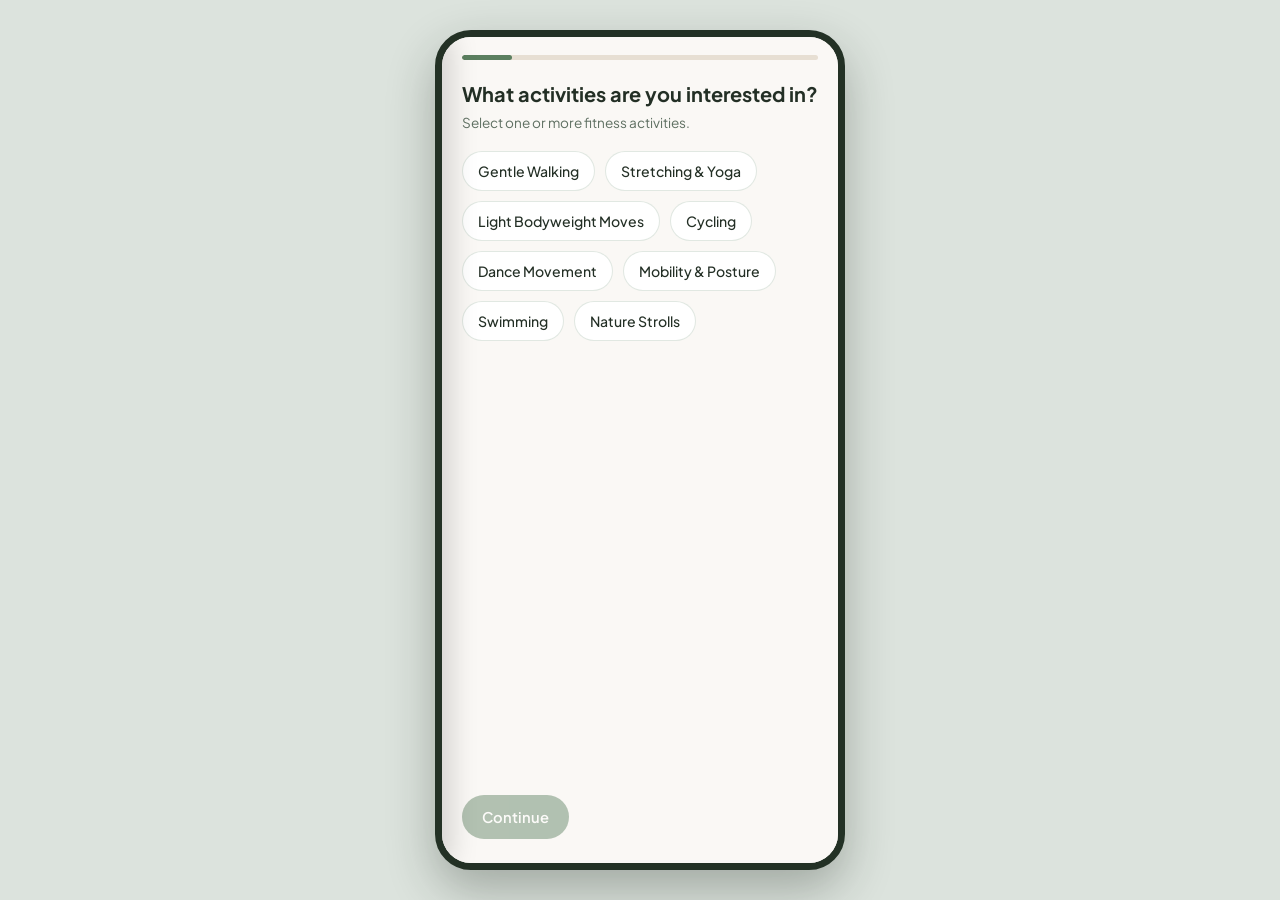
==== index.html @ 4a34ff62 "Initial commit" ====
<!DOCTYPE html>
<html lang="en">
<head>
  <meta charset="UTF-8">
  <meta name="viewport" content="width=device-width, initial-scale=1.0, maximum-scale=1.0, user-scalable=no">
  <title>Adaptive Wellness</title>
  <link rel="preconnect" href="https://fonts.googleapis.com">
  <link rel="preconnect" href="https://fonts.gstatic.com" crossorigin>
  <link href="https://fonts.googleapis.com/css2?family=Plus+Jakarta+Sans:wght@400;500;600;700&display=swap" rel="stylesheet">
  <link rel="stylesheet" href="style.css">
</head>
<body>
  <div class="app-viewport-wrapper">
    
    <!-- Mobile Device Container -->
    <main class="mobile-device-container" id="mobileContainer">

      <!-- ========================================== -->
      <!-- SCREEN 1: ONBOARDING FLOW                  -->
      <!-- ========================================== -->
      <section class="screen onboarding-screen" id="onboardingScreen">
        
        <div class="onboarding-progress-bar">
          <div class="progress-fill" id="onboardingProgressFill" style="width: 14%;"></div>
        </div>

        <div class="onboarding-card">
          <!-- Step 1: Activities (Nothing preselected) -->
          <div class="onboarding-step active" id="stepActivities">
            <h2 class="step-title">What activities are you interested in?</h2>
            <p class="step-desc">Select one or more fitness activities.</p>

            <div class="bubble-cloud" id="bubbleActivities">
              <button type="button" class="choice-bubble" data-value="walking">Gentle Walking</button>
              <button type="button" class="choice-bubble" data-value="yoga">Stretching & Yoga</button>
              <button type="button" class="choice-bubble" data-value="bodyweight">Light Bodyweight Moves</button>
              <button type="button" class="choice-bubble" data-value="cycling">Cycling</button>
              <button type="button" class="choice-bubble" data-value="dancing">Dance Movement</button>
              <button type="button" class="choice-bubble" data-value="mobility">Mobility & Posture</button>
              <button type="button" class="choice-bubble" data-value="swimming">Swimming</button>
              <button type="button" class="choice-bubble" data-value="nature">Nature Strolls</button>
            </div>

            <div class="step-actions">
              <button type="button" class="btn-primary" id="btnNextActivities" disabled>Continue</button>
            </div>
          </div>

          <!-- Step 2: Why (Nothing preselected) -->
          <div class="onboarding-step" id="stepWhy">
            <h2 class="step-title">Why do you want to pursue this activity?</h2>
            <p class="step-desc">Select your primary reason.</p>

            <div class="bubble-cloud" id="bubbleWhy">
              <button type="button" class="choice-bubble" data-value="consistency">Build consistency</button>
              <button type="button" class="choice-bubble" data-value="energy">More daily energy</button>
              <button type="button" class="choice-bubble" data-value="mental">Clear mental clutter</button>
              <button type="button" class="choice-bubble" data-value="sleep">Better sleep</button>
              <button type="button" class="choice-bubble" data-value="pain_free">Move pain-free</button>
              <button type="button" class="choice-bubble" data-value="reconnect">Reconnect with body</button>
            </div>

            <div class="step-actions split">
              <button type="button" class="btn-secondary" id="btnBackWhy">Back</button>
              <button type="button" class="btn-primary" id="btnNextWhy" disabled>Continue</button>
            </div>
          </div>

          <!-- Step 3: Struggle (Nothing preselected) -->
          <div class="onboarding-step" id="stepStruggle">
            <h2 class="step-title">What do you struggle with the most in this activity?</h2>
            <p class="step-desc">Select what you want to work on.</p>

            <div class="bubble-cloud" id="bubbleStruggle">
              <button type="button" class="choice-bubble" data-value="burnout">Starting too fast and burning out</button>
              <button type="button" class="choice-bubble" data-value="consistency">Staying consistent after a few days</button>
              <button type="button" class="choice-bubble" data-value="guilt">Guilt when missing a day</button>
              <button type="button" class="choice-bubble" data-value="low_energy">Low energy after work</button>
              <button type="button" class="choice-bubble" data-value="perfectionism">All-or-nothing mindset</button>
              <button type="button" class="choice-bubble" data-value="guidance">Knowing where to start</button>
            </div>

            <div class="step-actions split">
              <button type="button" class="btn-secondary" id="btnBackStruggle">Back</button>
              <button type="button" class="btn-primary" id="btnNextStruggle" disabled>Continue</button>
            </div>
          </div>

          <!-- Step 4: Tracker Linking (Nothing preselected) -->
          <div class="onboarding-step" id="stepTracker">
            <h2 class="step-title">Link smart-device or health tracker</h2>
            <p class="step-desc">Data from your tracker will help personalize your weekly routine.</p>

            <div class="tracker-options" id="trackerOptionsList">
              <button type="button" class="tracker-item" data-value="apple_health">
                <span class="tracker-title">Apple Health</span>
              </button>
              <button type="button" class="tracker-item" data-value="google_fit">
                <span class="tracker-title">Google Fit</span>
              </button>
              <button type="button" class="tracker-item" data-value="fitbit">
                <span class="tracker-title">Fitbit</span>
              </button>
              <button type="button" class="tracker-item" data-value="garmin">
                <span class="tracker-title">Garmin</span>
              </button>
              <button type="button" class="tracker-item" data-value="whoop">
                <span class="tracker-title">WHOOP / Oura</span>
              </button>
              <button type="button" class="tracker-item" data-value="manual">
                <span class="tracker-title">Manual / Skip for now</span>
              </button>
            </div>

            <div class="step-actions split">
              <button type="button" class="btn-secondary" id="btnBackTracker">Back</button>
              <button type="button" class="btn-primary" id="btnNextTracker" disabled>Continue</button>
            </div>
          </div>

          <!-- Step 5: Introduce Companion & Name Entry (No suggested names!) -->
          <div class="onboarding-step" id="stepCompanionIntro">
            <div class="companion-intro-visual">
              <div class="croco-svg-box" id="introCrocoAvatar"></div>
            </div>

            <h2 class="step-title">Meet your wellness companion</h2>
            <p class="step-desc">Your companion is a crocodile who supports you through goal days and rest days.</p>

            <div class="form-field">
              <label for="inputUserName" class="field-label">Your Name</label>
              <input type="text" id="inputUserName" class="text-input" placeholder="Enter your name" autocomplete="off">
            </div>

            <div class="form-field">
              <label for="inputCrocoName" class="field-label">Name your crocodile</label>
              <input type="text" id="inputCrocoName" class="text-input" placeholder="Enter crocodile name" autocomplete="off">
            </div>

            <div class="step-actions split">
              <button type="button" class="btn-secondary" id="btnBackCompanion">Back</button>
              <button type="button" class="btn-primary" id="btnNextCompanion" disabled>Continue</button>
            </div>
          </div>

          <!-- Step 6: Choose Goal Days & Rest Days for Week (BEFORE goals are shown) -->
          <div class="onboarding-step" id="stepDaysSelection">
            <h2 class="step-title" id="daysSelectionTitle">How many days do you want to work on this week?</h2>
            <p class="step-desc">The remaining days of the week will be rest days. Even 1 goal day is valid.</p>

            <div class="days-summary-badge">
              <div class="day-col">
                <span class="num" id="selectedGoalDaysDisplay">-</span>
                <span class="lbl">Goal Days</span>
              </div>
              <div class="day-divider">:</div>
              <div class="day-col">
                <span class="num" id="selectedRestDaysDisplay">-</span>
                <span class="lbl">Rest Days</span>
              </div>
            </div>

            <div class="days-button-grid" id="onboardingDaysGrid">
              <button type="button" class="btn-day-choice" data-days="1">1 Day</button>
              <button type="button" class="btn-day-choice" data-days="2">2 Days</button>
              <button type="button" class="btn-day-choice" data-days="3">3 Days</button>
              <button type="button" class="btn-day-choice" data-days="4">4 Days</button>
              <button type="button" class="btn-day-choice" data-days="5">5 Days</button>
              <button type="button" class="btn-day-choice" data-days="6">6 Days</button>
              <button type="button" class="btn-day-choice" data-days="7">7 Days</button>
            </div>

            <div class="step-actions split">
              <button type="button" class="btn-secondary" id="btnBackDaysSelection">Back</button>
              <button type="button" class="btn-primary" id="btnGenerateInitialGoals" disabled>Generate Goals</button>
            </div>
          </div>

          <!-- Step 7: Goal Approval (User must approve before finalizing. Cannot change after!) -->
          <div class="onboarding-step" id="stepGoalApproval">
            <h2 class="step-title">Review your weekly goals</h2>
            <p class="step-desc">Review your goals for the week. Once approved, they cannot be changed for the week.</p>

            <div class="approval-goals-list" id="approvalGoalsContainer"></div>

            <div class="approval-retry-row">
              <button type="button" class="btn-text-action" id="btnRetryGoals">⟳ Retry / Generate Different Goals</button>
            </div>

            <div class="step-actions split">
              <button type="button" class="btn-secondary" id="btnBackGoalApproval">Back</button>
              <button type="button" class="btn-primary" id="btnApproveAndStart">Approve Goals & Start Week</button>
            </div>
          </div>

        </div>
      </section>

      <!-- ========================================== -->
      <!-- SCREEN 2: MAIN COMPANION SCREEN            -->
      <!-- ========================================== -->
      <section class="screen main-screen" id="mainScreen" style="display: none;">
        
        <!-- Top App Bar: Menu (Left), Day Status Toggle (Center), Streak (Right) -->
        <header class="main-top-bar">
          <button type="button" class="icon-button" id="btnOpenMenu" aria-label="Open menu">
            <span class="bar"></span>
            <span class="bar"></span>
            <span class="bar"></span>
          </button>

          <!-- Day Status Toggle -->
          <div class="day-toggle-container">
            <div class="day-status-switch" id="dayStatusSwitch">
              <button type="button" class="toggle-side" id="toggleGoalDay" data-mode="goal">Goal Day</button>
              <button type="button" class="toggle-side" id="toggleRestDay" data-mode="rest">Rest Day</button>
            </div>
          </div>

          <!-- Streak Count Badge -->
          <div class="streak-pill" id="streakBadge">
            <span class="streak-fire">🔥</span>
            <span class="streak-digit" id="displayStreak">0</span>
          </div>
        </header>

        <!-- Day Tracker Bar: Day X/7 | Goals left: Y | Rest days left: Z -->
        <div class="week-progress-tracker-bar">
          <span class="tracker-segment day-tag" id="currentDayLabel">Day 1/7</span>
          <span class="tracker-segment">Goals left: <strong id="goalsLeftCount">0</strong></span>
          <span class="tracker-segment">Rest days left: <strong id="restDaysLeftCount">0</strong></span>
        </div>

        <!-- Center Top: Daily Goal Card -->
        <section class="daily-goal-section" id="dailyGoalSection">
          <!-- Active Goal Card -->
          <div class="goal-display-card" id="goalCard" role="button" tabindex="0" title="Click to swap with other remaining goals">
            <div class="goal-card-top">
              <span class="goal-index" id="goalIndexText">Goal 1 of 3</span>
              <span class="swap-hint">Click to swap ⇄</span>
            </div>
            <h3 class="goal-card-title" id="goalCardTitle">Daily Goal</h3>
            <p class="goal-card-desc" id="goalCardDesc">Goal description</p>
            
            <div class="goal-card-footer">
              <span class="goal-duration-tag" id="goalDurationTag">15 mins</span>
              <button type="button" class="btn-check-goal" id="btnCheckGoal">
                <span class="check-box" id="goalCheckBox"></span>
                <span class="check-text" id="goalCheckText">Mark as completed</span>
              </button>
            </div>
          </div>

          <!-- Rest Day Display Card (when day is set to Rest Day) -->
          <div class="rest-display-card" id="restCard" style="display: none;">
            <div class="rest-badge" id="restBadgeTitle">Rest Day Active</div>
            <h3 class="rest-title" id="restCardMainTitle">Today is a rest day</h3>
            <p class="rest-desc" id="restCardMainDesc">Take your time to recharge. Your streak is completely safe.</p>
          </div>
        </section>

        <!-- Center: Crocodile Character on Blank Background -->
        <section class="crocodile-center-stage">
          <div class="croco-character-container" id="crocoCharacterBox" role="button" tabindex="0">
            <div class="croco-svg-wrapper" id="crocoSvgWrapper"></div>
          </div>

          <!-- Companion Dialogue Speech Bubble -->
          <div class="croco-dialogue-bubble" id="crocoSpeechBubble">
            <span class="bubble-speaker-name" id="speechCrocoName">Crocodile</span>
            <p class="bubble-quote-text" id="speechQuoteText">"Let's move at a comfortable pace."</p>
          </div>
        </section>

        <!-- Bottom Action Bar: Minimal (Journal & Next Day) -->
        <footer class="main-bottom-bar">
          <button type="button" class="bottom-btn" id="btnOpenJournal">
            <span>📖</span> Journal
          </button>
          <button type="button" class="bottom-btn primary" id="btnNextDay">
            <span>Next Day</span> →
          </button>
        </footer>

      </section>

      <!-- ========================================== -->
      <!-- MODAL: SWAP DAILY GOAL                     -->
      <!-- ========================================== -->
      <div class="modal-layer" id="modalSwapGoal" style="display: none;">
        <div class="modal-sheet">
          <div class="modal-top">
            <h3>Choose Today's Goal</h3>
            <button type="button" class="btn-close-modal" id="btnCloseSwapModal">&times;</button>
          </div>
          <div class="modal-content">
            <p class="modal-sub">Pick from your approved weekly goals for today:</p>
            <div class="swap-goals-list" id="swapGoalsList"></div>
            <div class="modal-action-bottom">
              <button type="button" class="btn-secondary full-w" id="btnBackFromSwap">Go back</button>
            </div>
          </div>
        </div>
      </div>

      <!-- ========================================== -->
      <!-- MODAL: MORNING CHECK-IN (Next Day Flow)    -->
      <!-- ========================================== -->
      <div class="modal-layer" id="modalMorningCheckin" style="display: none;">
        <div class="modal-sheet dialog-sheet">
          <div class="modal-top">
            <h3 id="checkinDialogSpeaker">Morning Check-in</h3>
            <button type="button" class="btn-close-modal" id="btnCloseCheckin">&times;</button>
          </div>
          <div class="modal-content">
            <div id="checkinQuestionsContainer"></div>
            <div class="modal-action-bottom" style="margin-top:12px;">
              <button type="button" class="btn-secondary full-w" id="btnBackFromCheckin">Go back</button>
            </div>
          </div>
        </div>
      </div>

      <!-- ========================================== -->
      <!-- MODAL: WEEKLY REVIEW & REPORT              -->
      <!-- ========================================== -->
      <div class="modal-layer" id="modalWeekReview" style="display: none;">
        <div class="modal-sheet">
          <div class="modal-top">
            <h3 id="weekReviewModalTitle">Weekly Review & Report</h3>
            <button type="button" class="btn-close-modal" id="btnCloseWeekReview">&times;</button>
          </div>
          <div class="modal-content">
            <!-- Review Step 0: Weekly Report Summary -->
            <div class="review-block" id="revReportBlock">
              <p class="review-q">Weekly Report</p>
              <div class="weekly-report-card" id="reviewWeeklyReportSummary"></div>
              <p class="review-sub-text">Let's reflect on this week and plan your next routine.</p>
              <div class="step-actions split">
                <button type="button" class="btn-secondary" id="btnBackFromReviewStart">Go back</button>
                <button type="button" class="btn-primary" id="btnStartFeedback">Start Review →</button>
              </div>
            </div>

            <!-- Review Q1 -->
            <div class="review-block" id="revQ1Block" style="display: none;">
              <p class="review-q">1. How well were you able to keep up with the given itinerary/goals?</p>
              <div class="bubble-cloud" id="revQ1Choices">
                <button type="button" class="choice-bubble" data-ans="easy">Felt easy and natural</button>
                <button type="button" class="choice-bubble" data-ans="balanced">Comfortable challenge</button>
                <button type="button" class="choice-bubble" data-ans="stretched">A bit difficult</button>
                <button type="button" class="choice-bubble" data-ans="overwhelmed">Hard to keep up</button>
              </div>
              <div class="step-actions split">
                <button type="button" class="btn-secondary" id="btnBackRev1">Back</button>
                <button type="button" class="btn-primary" id="btnNextRev1" disabled>Next</button>
              </div>
            </div>

            <!-- Review Q2 -->
            <div class="review-block" id="revQ2Block" style="display: none;">
              <p class="review-q">2. Do you want to maintain, increase, or decrease the difficulty level?</p>
              <div class="bubble-cloud" id="revQ2Choices">
                <button type="button" class="choice-bubble" data-ans="maintain">Maintain the same level</button>
                <button type="button" class="choice-bubble" data-ans="increase">Increase difficulty slightly</button>
                <button type="button" class="choice-bubble" data-ans="decrease">Decrease difficulty</button>
              </div>
              <div class="step-actions split">
                <button type="button" class="btn-secondary" id="btnBackRev2">Back</button>
                <button type="button" class="btn-primary" id="btnNextRev2" disabled>Next</button>
              </div>
            </div>

            <!-- Review Q3 -->
            <div class="review-block" id="revQ3Block" style="display: none;">
              <p class="review-q">3. How do you feel about your habit/activity that week?</p>
              <div class="bubble-cloud" id="revQ3Choices">
                <button type="button" class="choice-bubble" data-ans="proud">Proud of my effort</button>
                <button type="button" class="choice-bubble" data-ans="in_tune">More in tune with my body</button>
                <button type="button" class="choice-bubble" data-ans="patient">Learning to go at my own pace</button>
                <button type="button" class="choice-bubble" data-ans="searching">Still finding my rhythm</button>
              </div>
              <div class="step-actions split">
                <button type="button" class="btn-secondary" id="btnBackRev3">Back</button>
                <button type="button" class="btn-primary" id="btnNextRev3" disabled>Next</button>
              </div>
            </div>

            <!-- Review Q4: Enter Goal Days & Rest Days for next week -->
            <div class="review-block" id="revQ4Block" style="display: none;">
              <p class="review-q">4. How many goal days and rest days do you want this upcoming week?</p>
              <div class="days-summary-badge">
                <div class="day-col">
                  <span class="num" id="revGoalDaysDisplay">-</span>
                  <span class="lbl">Goal Days</span>
                </div>
                <div class="day-divider">:</div>
                <div class="day-col">
                  <span class="num" id="revRestDaysDisplay">-</span>
                  <span class="lbl">Rest Days</span>
                </div>
              </div>
              <div class="days-button-grid" id="revDaysGrid">
                <button type="button" class="btn-day-choice" data-days="1">1 Day</button>
                <button type="button" class="btn-day-choice" data-days="2">2 Days</button>
                <button type="button" class="btn-day-choice" data-days="3">3 Days</button>
                <button type="button" class="btn-day-choice" data-days="4">4 Days</button>
                <button type="button" class="btn-day-choice" data-days="5">5 Days</button>
                <button type="button" class="btn-day-choice" data-days="6">6 Days</button>
                <button type="button" class="btn-day-choice" data-days="7">7 Days</button>
              </div>
              <div class="step-actions split">
                <button type="button" class="btn-secondary" id="btnBackRev4">Back</button>
                <button type="button" class="btn-primary" id="btnGenerateNextWeekGoals" disabled>Generate New Goals</button>
              </div>
            </div>

            <!-- Review Q5: Mandatory View, Review & Approve of Next Week's Goals -->
            <div class="review-block" id="revApprovalBlock" style="display: none;">
              <p class="review-q">Review and approve your new goals for next week:</p>
              <div class="approval-goals-list" id="revApprovalGoalsList"></div>
              <div class="approval-retry-row">
                <button type="button" class="btn-text-action" id="btnRetryRevGoals">⟳ Retry / Generate Different Goals</button>
              </div>
              <div class="step-actions split">
                <button type="button" class="btn-secondary" id="btnBackRevApproval">Back</button>
                <button type="button" class="btn-primary" id="btnApproveNextWeek">Approve Goals & Begin Next Week</button>
              </div>
            </div>

          </div>
        </div>
      </div>

      <!-- ========================================== -->
      <!-- MODAL: REFLECTION JOURNAL (No fake entries) -->
      <!-- ========================================== -->
      <div class="modal-layer" id="modalJournal" style="display: none;">
        <div class="modal-sheet">
          <div class="modal-top">
            <h3>Reflection Journal</h3>
            <button type="button" class="btn-close-modal" id="btnCloseJournalModal">&times;</button>
          </div>
          <div class="modal-content">
            <p class="modal-sub">Enter your reflections for today. AI does not analyze or use this data.</p>
            
            <div class="journal-input-box">
              <label for="journalText" class="field-label">Today's Reflection</label>
              <textarea id="journalText" class="text-area" rows="4" placeholder="How did today feel? Write your honest thoughts..."></textarea>
              <button type="button" class="btn-primary" id="btnSaveReflection" style="margin-top: 10px;">Save Reflection</button>
            </div>

            <div class="journal-history-section">
              <h4 class="history-title">Saved Reflections</h4>
              <div class="journal-entries-container" id="journalEntriesContainer"></div>
            </div>

            <div class="modal-action-bottom" style="margin-top:14px;">
              <button type="button" class="btn-secondary full-w" id="btnBackFromJournal">Go back</button>
            </div>
          </div>
        </div>
      </div>

      <!-- ========================================== -->
      <!-- DRAWER / MENU                              -->
      <!-- ========================================== -->
      <div class="drawer-overlay" id="drawerOverlay"></div>
      <aside class="side-menu-drawer" id="sideDrawer">
        <div class="drawer-header">
          <div class="drawer-user-block">
            <h3 class="drawer-user-title" id="drawerUserName">User</h3>
            <span class="drawer-croco-sub" id="drawerCrocoName">Companion</span>
          </div>
          <button type="button" class="btn-close-drawer" id="btnCloseDrawer">&times;</button>
        </div>

        <nav class="drawer-links">
          <button type="button" class="drawer-link-btn" id="drawerLinkGoals">
            <span class="icon">📋</span>
            <div class="text">
              <span class="label">List of Goals</span>
              <span class="desc">Approved goals for this week</span>
            </div>
          </button>

          <button type="button" class="drawer-link-btn" id="drawerLinkProgress">
            <span class="icon">📊</span>
            <div class="text">
              <span class="label">Progress & Weekly Report</span>
              <span class="desc">Streak, days log & AI analysis</span>
            </div>
          </button>

          <button type="button" class="drawer-link-btn" id="drawerLinkActivities">
            <span class="icon">🏃</span>
            <div class="text">
              <span class="label">Activity List</span>
              <span class="desc">Available activity options</span>
            </div>
          </button>

          <!-- Access Weekly Check-in from Menu anytime -->
          <button type="button" class="drawer-link-btn highlight" id="drawerLinkWeekReview">
            <span class="icon">📅</span>
            <div class="text">
              <span class="label">Weekly Check-in</span>
              <span class="desc">Reflect & generate next week's goals</span>
            </div>
          </button>
        </nav>
      </aside>

      <!-- ========================================== -->
      <!-- MODAL: LIST OF GOALS (Menu View)           -->
      <!-- ========================================== -->
      <div class="modal-layer" id="modalGoalsView" style="display: none;">
        <div class="modal-sheet">
          <div class="modal-top">
            <h3>Weekly Goals List</h3>
            <button type="button" class="btn-close-modal" id="btnCloseGoalsView">&times;</button>
          </div>
          <div class="modal-content">
            <p class="modal-sub">Approved goals for the current week:</p>
            <div class="weekly-goals-summary-list" id="weeklyGoalsSummaryList"></div>
            <div class="modal-action-bottom" style="margin-top:14px;">
              <button type="button" class="btn-secondary full-w" id="btnBackFromGoalsView">Go back</button>
            </div>
          </div>
        </div>
      </div>

      <!-- ========================================== -->
      <!-- MODAL: PROGRESS & DAY-BY-DAY REPORT        -->
      <!-- ========================================== -->
      <div class="modal-layer" id="modalProgressView" style="display: none;">
        <div class="modal-sheet">
          <div class="modal-top">
            <h3>Progress & Weekly Report</h3>
            <button type="button" class="btn-close-modal" id="btnCloseProgressView">&times;</button>
          </div>
          <div class="modal-content">
            <!-- Streak Card -->
            <div class="progress-metric-card">
              <span class="metric-label">Current Streak</span>
              <span class="metric-large"><span id="progStreakVal">0</span> Days</span>
              <p class="metric-note">Both completed goal days and rest days protect your streak.</p>
            </div>

            <!-- Weekly Balance -->
            <div class="progress-metric-card">
              <span class="metric-label">Weekly Balance</span>
              <div class="stat-line">
                <span>Goal Days Completed:</span>
                <strong><span id="progGoalsDoneVal">0</span> / <span id="progGoalsTotalVal">3</span></strong>
              </div>
              <div class="stat-line">
                <span>Rest Days Remaining:</span>
                <strong><span id="progRestLeftVal">4</span></strong>
              </div>
            </div>

            <!-- Day-by-Day History Report (Day 1 was goal day, Day 2 was rest day...) -->
            <div class="progress-metric-card">
              <span class="metric-label">Weekly Day-by-Day Log</span>
              <div class="daily-history-list" id="progDailyHistoryList"></div>
            </div>

            <!-- AI Analysis strictly here -->
            <div class="progress-metric-card ai-card">
              <span class="metric-label">AI Quantified Analysis</span>
              <p class="ai-text" id="progAiText">
                Quantified health tracking indicates a beginner baseline. Pacing with flexible rest days maintains habit adherence without physical fatigue or burnout.
              </p>
              <div class="tracker-metrics-sub">
                <span>Resting HR: 68 bpm</span> • <span>Steps: 4,320/day</span> • <span>Sleep: 78%</span>
              </div>
            </div>

            <div class="modal-action-bottom" style="margin-top:14px;">
              <button type="button" class="btn-secondary full-w" id="btnBackFromProgress">Go back</button>
            </div>
          </div>
        </div>
      </div>

      <!-- ========================================== -->
      <!-- MODAL: ACTIVITY LIST (Available options)   -->
      <!-- ========================================== -->
      <div class="modal-layer" id="modalActivitiesView" style="display: none;">
        <div class="modal-sheet">
          <div class="modal-top">
            <h3>Available Activity List</h3>
            <button type="button" class="btn-close-modal" id="btnCloseActivitiesView">&times;</button>
          </div>
          <div class="modal-content">
            <p class="modal-sub">The available activity options in the application:</p>
            <div class="activity-catalog-list" id="activityCatalogList"></div>
            <div class="modal-action-bottom" style="margin-top:14px;">
              <button type="button" class="btn-secondary full-w" id="btnBackFromActivities">Go back</button>
            </div>
          </div>
        </div>
      </div>

      <!-- Toast Feedback -->
      <div class="toast-notice" id="toastNotice" style="display: none;"></div>

    </main>
  </div>

  <script src="app.js"></script>
</body>
</html>
---- style.css ----
/* ==========================================================================
   LILLYPAD ADAPTIVE WELLNESS - STYLESHEET
   Clean, minimal, cozy aesthetic with blank character stage
   ========================================================================== */

:root {
  --sage-50: #f4f7f4;
  --sage-100: #e4ece4;
  --sage-200: #cbdbcb;
  --sage-500: #5b7f5f;
  --sage-600: #49684c;
  --sage-700: #38513b;
  --sage-900: #1b281d;

  --cream-50: #faf8f5;
  --cream-100: #f2ede4;
  --cream-200: #e7dfd3;

  --text-main: #232f25;
  --text-muted: #5e6f61;
  --text-light: #89998b;

  --accent-peach: #d96f54;
  --accent-purple: #746497;
  --accent-dull: #6b7775;

  --card-bg: #ffffff;
  --border-light: rgba(91, 127, 95, 0.18);
  --radius-sm: 10px;
  --radius-md: 16px;
  --radius-lg: 22px;
  --radius-full: 9999px;

  --font-family: 'Plus Jakarta Sans', -apple-system, BlinkMacSystemFont, 'Segoe UI', Roboto, sans-serif;
  --transition: all 0.22s ease;
}

*, *::before, *::after {
  box-sizing: border-box;
  margin: 0;
  padding: 0;
  -webkit-tap-highlight-color: transparent;
}

html, body {
  width: 100%;
  height: 100%;
  font-family: var(--font-family);
  background-color: #dce3dd;
  color: var(--text-main);
  line-height: 1.45;
}

.app-viewport-wrapper {
  display: flex;
  align-items: center;
  justify-content: center;
  min-height: 100vh;
  padding: 12px;
}

/* Mobile Container Mockup */
.mobile-device-container {
  position: relative;
  width: 100%;
  max-width: 410px;
  height: 840px;
  max-height: 94vh;
  background: var(--cream-50);
  border-radius: 36px;
  border: 7px solid #233125;
  box-shadow: 0 20px 48px rgba(25, 38, 28, 0.3);
  display: flex;
  flex-direction: column;
  overflow: hidden;
}

.screen {
  position: relative;
  flex: 1;
  display: flex;
  flex-direction: column;
  overflow-y: auto;
  overflow-x: hidden;
}

/* Custom Scrollbar */
.screen::-webkit-scrollbar,
.modal-content::-webkit-scrollbar {
  width: 4px;
}
.screen::-webkit-scrollbar-thumb,
.modal-content::-webkit-scrollbar-thumb {
  background: rgba(91, 127, 95, 0.2);
  border-radius: 4px;
}

/* ==========================================================================
   ONBOARDING FLOW
   ========================================================================== */

.onboarding-screen {
  padding: 18px 20px 24px;
  background: var(--cream-50);
}

.onboarding-progress-bar {
  width: 100%;
  height: 5px;
  background: var(--cream-200);
  border-radius: var(--radius-full);
  overflow: hidden;
  margin-bottom: 20px;
}

.progress-fill {
  height: 100%;
  background: var(--sage-500);
  border-radius: var(--radius-full);
  transition: width 0.3s ease;
}

.onboarding-card {
  flex: 1;
  display: flex;
  flex-direction: column;
}

.onboarding-step {
  display: none;
  flex-direction: column;
  flex: 1;
  animation: fadeIn 0.25s ease;
}

.onboarding-step.active {
  display: flex;
}

@keyframes fadeIn {
  from { opacity: 0; transform: translateY(4px); }
  to { opacity: 1; transform: translateY(0); }
}

.step-title {
  font-size: 1.25rem;
  font-weight: 700;
  color: var(--text-main);
  line-height: 1.35;
  margin-bottom: 6px;
}

.step-desc {
  font-size: 0.85rem;
  color: var(--text-muted);
  margin-bottom: 18px;
}

/* Bubble Cloud (Nothing preselected by default) */
.bubble-cloud {
  display: flex;
  flex-wrap: wrap;
  gap: 10px;
  margin-bottom: 20px;
}

.choice-bubble {
  padding: 10px 15px;
  background: #ffffff;
  border: 1.5px solid var(--border-light);
  border-radius: var(--radius-full);
  font-family: var(--font-family);
  font-size: 0.88rem;
  font-weight: 500;
  color: var(--text-main);
  cursor: pointer;
  transition: var(--transition);
  user-select: none;
}

.choice-bubble:hover {
  background: var(--sage-50);
  border-color: var(--sage-500);
}

.choice-bubble.selected {
  background: var(--sage-500);
  color: #ffffff;
  border-color: var(--sage-600);
  box-shadow: 0 4px 10px rgba(91, 127, 95, 0.28);
}

/* Tracker Linking Options */
.tracker-options {
  display: grid;
  grid-template-columns: 1fr 1fr;
  gap: 10px;
  margin-bottom: 20px;
}

.tracker-item {
  display: flex;
  align-items: center;
  justify-content: center;
  padding: 14px 12px;
  background: #ffffff;
  border: 1.5px solid var(--border-light);
  border-radius: var(--radius-md);
  font-family: var(--font-family);
  font-size: 0.86rem;
  font-weight: 600;
  color: var(--text-main);
  cursor: pointer;
  transition: var(--transition);
  text-align: center;
}

.tracker-item:hover {
  border-color: var(--sage-500);
  background: var(--sage-50);
}

.tracker-item.selected {
  border-color: var(--sage-600);
  background: var(--sage-500);
  color: #ffffff;
}

/* Companion Intro Visual */
.companion-intro-visual {
  display: flex;
  justify-content: center;
  margin: 10px 0 16px;
}

.croco-svg-box {
  width: 140px;
  height: 140px;
  display: flex;
  align-items: center;
  justify-content: center;
}

/* Form Fields */
.form-field {
  margin-bottom: 14px;
}

.field-label {
  display: block;
  font-size: 0.82rem;
  font-weight: 600;
  color: var(--text-main);
  margin-bottom: 6px;
}

.text-input,
.text-area {
  width: 100%;
  padding: 12px 14px;
  border-radius: var(--radius-md);
  border: 1.5px solid var(--border-light);
  background: #ffffff;
  font-family: var(--font-family);
  font-size: 0.92rem;
  color: var(--text-main);
  outline: none;
  transition: var(--transition);
}

.text-input:focus,
.text-area:focus {
  border-color: var(--sage-500);
}

.text-area {
  resize: none;
}

/* Days Selection Badge & Buttons */
.days-summary-badge {
  display: flex;
  align-items: center;
  justify-content: center;
  gap: 20px;
  background: #ffffff;
  border: 1.5px solid var(--border-light);
  border-radius: var(--radius-md);
  padding: 14px;
  margin-bottom: 16px;
}

.day-col {
  text-align: center;
}

.day-col .num {
  display: block;
  font-size: 1.8rem;
  font-weight: 700;
  color: var(--sage-600);
  line-height: 1;
}

.day-col .lbl {
  font-size: 0.74rem;
  color: var(--text-muted);
  font-weight: 600;
  text-transform: uppercase;
}

.day-divider {
  font-size: 1.4rem;
  color: var(--text-light);
}

.days-button-grid {
  display: grid;
  grid-template-columns: repeat(4, 1fr);
  gap: 8px;
  margin-bottom: 20px;
}

.btn-day-choice {
  padding: 10px 4px;
  background: #ffffff;
  border: 1.5px solid var(--border-light);
  border-radius: var(--radius-sm);
  font-family: var(--font-family);
  font-size: 0.84rem;
  font-weight: 600;
  color: var(--text-main);
  cursor: pointer;
  transition: var(--transition);
}

.btn-day-choice:hover {
  background: var(--sage-50);
}

.btn-day-choice.selected {
  background: var(--sage-500);
  color: #ffffff;
  border-color: var(--sage-600);
}

/* Goal Approval Cards List */
.approval-goals-list {
  display: flex;
  flex-direction: column;
  gap: 10px;
  margin-bottom: 14px;
  max-height: 300px;
  overflow-y: auto;
  padding-right: 4px;
}

.approval-goal-card {
  background: #ffffff;
  border: 1.5px solid var(--border-light);
  border-radius: var(--radius-md);
  padding: 12px 14px;
}

.approval-goal-title {
  font-size: 0.94rem;
  font-weight: 700;
  color: var(--text-main);
}

.approval-goal-desc {
  font-size: 0.8rem;
  color: var(--text-muted);
  margin-top: 3px;
}

.approval-retry-row {
  text-align: center;
  margin-bottom: 14px;
}

.btn-text-action {
  background: none;
  border: none;
  color: var(--sage-600);
  font-family: var(--font-family);
  font-size: 0.84rem;
  font-weight: 600;
  cursor: pointer;
  text-decoration: underline;
}

/* Action Buttons */
.step-actions {
  margin-top: auto;
  padding-top: 14px;
}

.step-actions.split {
  display: flex;
  gap: 10px;
}

.btn-primary {
  flex: 1;
  padding: 13px 20px;
  background: var(--sage-500);
  color: #ffffff;
  border: none;
  border-radius: var(--radius-full);
  font-family: var(--font-family);
  font-size: 0.92rem;
  font-weight: 600;
  cursor: pointer;
  transition: var(--transition);
}

.btn-primary:hover:not(:disabled) {
  background: var(--sage-600);
}

.btn-primary:disabled {
  opacity: 0.45;
  cursor: not-allowed;
}

.btn-secondary {
  padding: 13px 18px;
  background: var(--cream-100);
  color: var(--text-main);
  border: 1px solid var(--border-light);
  border-radius: var(--radius-full);
  font-family: var(--font-family);
  font-size: 0.9rem;
  font-weight: 600;
  cursor: pointer;
  transition: var(--transition);
}

.btn-secondary:hover {
  background: var(--cream-200);
}

.btn-secondary.full-w {
  width: 100%;
}

/* ==========================================================================
   SCREEN 2: MAIN SCREEN
   ========================================================================== */

.main-screen {
  background: var(--cream-50);
}

/* Top App Bar */
.main-top-bar {
  display: flex;
  align-items: center;
  justify-content: space-between;
  padding: 12px 16px 8px;
}

.icon-button {
  display: flex;
  flex-direction: column;
  justify-content: center;
  gap: 4px;
  width: 36px;
  height: 36px;
  padding: 8px;
  background: #ffffff;
  border: 1px solid var(--border-light);
  border-radius: var(--radius-full);
  cursor: pointer;
}

.icon-button .bar {
  display: block;
  height: 2px;
  background: var(--text-main);
  border-radius: 2px;
}

.icon-button .bar:nth-child(2) {
  width: 70%;
}

/* Day Status Switch (Center Top, between menu and streak) */
.day-toggle-container {
  display: flex;
  align-items: center;
}

.day-status-switch {
  display: inline-flex;
  background: #ffffff;
  border: 1.5px solid var(--border-light);
  border-radius: var(--radius-full);
  padding: 3px;
}

.toggle-side {
  padding: 6px 13px;
  border-radius: var(--radius-full);
  border: none;
  background: transparent;
  font-family: var(--font-family);
  font-size: 0.8rem;
  font-weight: 600;
  color: var(--text-muted);
  cursor: pointer;
  transition: var(--transition);
}

.toggle-side.active[data-mode="goal"] {
  background: var(--sage-500);
  color: #ffffff;
}

.toggle-side.active[data-mode="rest"] {
  background: var(--accent-purple);
  color: #ffffff;
}

.toggle-side:disabled {
  opacity: 0.35;
  cursor: not-allowed;
  pointer-events: auto;
}

/* Streak Pill */
.streak-pill {
  display: flex;
  align-items: center;
  gap: 4px;
  background: #ffffff;
  border: 1.5px solid rgba(217, 111, 84, 0.3);
  padding: 6px 12px;
  border-radius: var(--radius-full);
  font-size: 0.84rem;
  font-weight: 700;
}

.streak-digit {
  color: var(--accent-peach);
}

/* Week Progress Tracker Bar: Day 4/7 | Goals left: 2 | Rest days left: 1 */
.week-progress-tracker-bar {
  display: flex;
  align-items: center;
  justify-content: space-around;
  padding: 7px 14px;
  background: rgba(91, 127, 95, 0.08);
  font-size: 0.76rem;
  color: var(--text-main);
  border-bottom: 1px solid var(--border-light);
}

.tracker-segment.day-tag {
  font-weight: 700;
  color: var(--sage-700);
}

/* Center Top Daily Goal Section */
.daily-goal-section {
  padding: 10px 16px;
}

.goal-display-card,
.rest-display-card {
  background: #ffffff;
  border: 1.5px solid var(--border-light);
  border-radius: var(--radius-md);
  padding: 14px 16px;
  cursor: pointer;
  transition: var(--transition);
}

.goal-display-card:hover {
  border-color: var(--sage-500);
}

.goal-card-top {
  display: flex;
  justify-content: space-between;
  align-items: center;
  margin-bottom: 6px;
}

.goal-index {
  font-size: 0.74rem;
  font-weight: 700;
  text-transform: uppercase;
  color: var(--sage-600);
}

.swap-hint {
  font-size: 0.72rem;
  color: var(--text-light);
}

.goal-card-title {
  font-size: 1.05rem;
  font-weight: 700;
  color: var(--text-main);
  line-height: 1.3;
}

.goal-card-desc {
  font-size: 0.82rem;
  color: var(--text-muted);
  margin-top: 3px;
  margin-bottom: 12px;
}

.goal-card-footer {
  display: flex;
  align-items: center;
  justify-content: space-between;
}

.goal-duration-tag {
  font-size: 0.72rem;
  font-weight: 600;
  background: var(--sage-50);
  color: var(--sage-700);
  padding: 3px 8px;
  border-radius: var(--radius-full);
}

.btn-check-goal {
  display: flex;
  align-items: center;
  gap: 7px;
  background: var(--cream-100);
  border: 1.5px solid var(--border-light);
  border-radius: var(--radius-full);
  padding: 6px 12px;
  font-family: var(--font-family);
  font-size: 0.78rem;
  font-weight: 600;
  color: var(--text-main);
  cursor: pointer;
  transition: var(--transition);
}

.btn-check-goal.completed {
  background: #2e7d32;
  color: #ffffff;
  border-color: #2e7d32;
}

.check-box {
  width: 14px;
  height: 14px;
  border-radius: 3px;
  border: 1.5px solid currentColor;
  display: inline-block;
  position: relative;
}

.btn-check-goal.completed .check-box::after {
  content: '✓';
  position: absolute;
  top: -4px;
  left: 1px;
  font-size: 11px;
  color: #ffffff;
}

/* Rest Card Display */
.rest-display-card {
  border-left: 4px solid var(--accent-purple);
  cursor: default;
}

.rest-badge {
  font-size: 0.72rem;
  font-weight: 700;
  color: var(--accent-purple);
  text-transform: uppercase;
  margin-bottom: 4px;
}

.rest-title {
  font-size: 1.05rem;
  font-weight: 700;
  color: var(--text-main);
}

.rest-desc {
  font-size: 0.82rem;
  color: var(--text-muted);
  margin-top: 4px;
}

/* ==========================================================================
   CENTER: CROCODILE CHARACTER STAGE (Blank / Clean Background)
   ========================================================================== */

.crocodile-center-stage {
  flex: 1;
  display: flex;
  flex-direction: column;
  align-items: center;
  justify-content: center;
  padding: 8px 16px;
  background: transparent;
}

.croco-character-container {
  width: 200px;
  height: 200px;
  display: flex;
  align-items: center;
  justify-content: center;
  cursor: pointer;
  transition: transform 0.2s ease;
}

.croco-character-container:active {
  transform: scale(0.96);
}

.croco-svg-wrapper {
  width: 100%;
  height: 100%;
}

.croco-dialogue-bubble {
  margin-top: 8px;
  background: #ffffff;
  border: 1.5px solid var(--border-light);
  border-radius: var(--radius-md);
  padding: 10px 14px;
  width: 100%;
  max-width: 320px;
  text-align: center;
  box-shadow: 0 2px 8px rgba(0, 0, 0, 0.04);
}

.bubble-speaker-name {
  display: block;
  font-size: 0.72rem;
  font-weight: 700;
  color: var(--sage-600);
  margin-bottom: 2px;
}

.bubble-quote-text {
  font-size: 0.84rem;
  font-style: italic;
  color: var(--text-main);
  line-height: 1.35;
}

/* Bottom Action Bar */
.main-bottom-bar {
  display: grid;
  grid-template-columns: 1fr 1fr;
  gap: 10px;
  padding: 12px 16px;
  background: #ffffff;
  border-top: 1px solid var(--border-light);
}

.bottom-btn {
  display: flex;
  align-items: center;
  justify-content: center;
  gap: 6px;
  padding: 11px 14px;
  border-radius: var(--radius-full);
  border: 1px solid var(--border-light);
  background: var(--cream-50);
  font-family: var(--font-family);
  font-size: 0.86rem;
  font-weight: 600;
  color: var(--text-main);
  cursor: pointer;
  transition: var(--transition);
}

.bottom-btn:hover {
  background: var(--cream-100);
}

.bottom-btn.primary {
  background: var(--sage-500);
  color: #ffffff;
  border-color: var(--sage-500);
}

.bottom-btn.primary:hover {
  background: var(--sage-600);
}

/* ==========================================================================
   MODALS & SHEETS
   ========================================================================== */

.modal-layer {
  position: absolute;
  inset: 0;
  background: rgba(25, 35, 27, 0.45);
  backdrop-filter: blur(3px);
  z-index: 100;
  display: flex;
  flex-direction: column;
  justify-content: flex-end;
}

.modal-sheet {
  background: var(--cream-50);
  border-radius: 24px 24px 0 0;
  max-height: 90%;
  display: flex;
  flex-direction: column;
  overflow: hidden;
  animation: slideUp 0.25s ease;
}

.dialog-sheet {
  border-radius: 22px;
  margin: auto 14px;
  max-height: 92%;
}

@keyframes slideUp {
  from { transform: translateY(100%); }
  to { transform: translateY(0); }
}

.modal-top {
  display: flex;
  align-items: center;
  justify-content: space-between;
  padding: 16px 18px 12px;
  border-bottom: 1px solid var(--border-light);
}

.modal-top h3 {
  font-size: 1.05rem;
  font-weight: 700;
  color: var(--text-main);
}

.btn-close-modal {
  background: none;
  border: none;
  font-size: 1.6rem;
  line-height: 1;
  color: var(--text-muted);
  cursor: pointer;
}

.modal-content {
  padding: 16px 18px 24px;
  overflow-y: auto;
  flex: 1;
}

.modal-sub {
  font-size: 0.82rem;
  color: var(--text-muted);
  margin-bottom: 14px;
}

/* Check-in Card & Choices */
.checkin-card {
  background: #ffffff;
  border: 1.5px solid var(--border-light);
  border-radius: var(--radius-md);
  padding: 14px;
  margin-bottom: 14px;
}

.checkin-card.info-highlight {
  border-left: 4px solid var(--sage-500);
  background: #f7faf7;
}

.checkin-card.warn-highlight {
  border-left: 4px solid var(--accent-peach);
  background: #fdf8f6;
}

.checkin-q-title {
  font-size: 1rem;
  font-weight: 700;
  color: var(--text-main);
  margin-bottom: 6px;
}

.checkin-q-sub {
  font-size: 0.84rem;
  color: var(--text-muted);
  line-height: 1.4;
}

.checkin-actions-stack {
  display: flex;
  flex-direction: column;
  gap: 8px;
}

.btn-checkin-act {
  width: 100%;
  padding: 12px 14px;
  border-radius: var(--radius-md);
  border: 1.5px solid var(--border-light);
  background: #ffffff;
  font-family: var(--font-family);
  font-size: 0.88rem;
  font-weight: 600;
  color: var(--text-main);
  text-align: left;
  cursor: pointer;
  transition: var(--transition);
}

.btn-checkin-act:hover {
  background: var(--sage-50);
  border-color: var(--sage-500);
}

.btn-checkin-act.success {
  background: var(--sage-50);
  border-color: var(--sage-500);
  color: var(--sage-700);
}

.btn-checkin-act.warn {
  background: #fbf5f4;
  border-color: var(--accent-peach);
  color: #a74830;
}

/* Swap Goals List */
.swap-goals-list,
.weekly-goals-summary-list {
  display: flex;
  flex-direction: column;
  gap: 8px;
}

.swap-goal-item {
  padding: 12px 14px;
  background: #ffffff;
  border: 1.5px solid var(--border-light);
  border-radius: var(--radius-md);
  cursor: pointer;
  transition: var(--transition);
}

.swap-goal-item:hover {
  border-color: var(--sage-500);
}

.swap-goal-item.current {
  border-color: var(--sage-500);
  background: var(--sage-50);
}

.swap-goal-item.completed {
  opacity: 0.6;
}

.swap-goal-title {
  font-size: 0.92rem;
  font-weight: 600;
  color: var(--text-main);
}

.swap-goal-meta {
  font-size: 0.74rem;
  color: var(--text-muted);
  margin-top: 2px;
}

/* Review Blocks */
.review-block {
  display: flex;
  flex-direction: column;
}

.review-q {
  font-size: 0.96rem;
  font-weight: 700;
  color: var(--text-main);
  margin-bottom: 14px;
  line-height: 1.35;
}

.review-sub-text {
  font-size: 0.84rem;
  color: var(--text-muted);
  margin-top: 8px;
  margin-bottom: 14px;
}

.weekly-report-card {
  background: #ffffff;
  border: 1.5px solid var(--border-light);
  border-radius: var(--radius-md);
  padding: 14px;
  margin-bottom: 8px;
}

/* Day-by-Day Log List */
.daily-history-list {
  display: flex;
  flex-direction: column;
  gap: 6px;
  margin-top: 8px;
}

.daily-history-item {
  display: flex;
  align-items: center;
  justify-content: space-between;
  padding: 8px 10px;
  background: var(--cream-50);
  border: 1px solid var(--border-light);
  border-radius: var(--radius-sm);
  font-size: 0.8rem;
}

.history-day-lbl {
  font-weight: 600;
  color: var(--text-main);
}

.history-status-badge {
  font-size: 0.72rem;
  font-weight: 700;
  padding: 2px 8px;
  border-radius: var(--radius-full);
}

.history-status-badge.goal {
  background: var(--sage-100);
  color: var(--sage-700);
}

.history-status-badge.rest {
  background: #eeeaf5;
  color: var(--accent-purple);
}

.history-status-badge.missed {
  background: #fbeee9;
  color: var(--accent-peach);
}

.history-status-badge.current {
  background: #ffffff;
  border: 1px dashed var(--text-light);
  color: var(--text-muted);
}

/* Journal */
.journal-input-box {
  background: #ffffff;
  border: 1.5px solid var(--border-light);
  border-radius: var(--radius-md);
  padding: 12px;
  margin-bottom: 16px;
}

.history-title {
  font-size: 0.88rem;
  font-weight: 700;
  color: var(--text-main);
  margin-bottom: 8px;
}

.journal-entries-container {
  display: flex;
  flex-direction: column;
  gap: 8px;
}

.journal-entry-card {
  background: #ffffff;
  border: 1px solid var(--border-light);
  border-radius: var(--radius-sm);
  padding: 10px 12px;
}

.journal-entry-date {
  font-size: 0.7rem;
  color: var(--text-light);
  margin-bottom: 4px;
}

.journal-entry-text {
  font-size: 0.82rem;
  color: var(--text-main);
  line-height: 1.4;
}

/* Progress & AI Card */
.progress-metric-card {
  background: #ffffff;
  border: 1.5px solid var(--border-light);
  border-radius: var(--radius-md);
  padding: 14px 16px;
  margin-bottom: 12px;
}

.progress-metric-card.ai-card {
  border-left: 4px solid var(--sage-500);
}

.metric-label {
  display: block;
  font-size: 0.72rem;
  font-weight: 700;
  text-transform: uppercase;
  color: var(--sage-700);
  margin-bottom: 4px;
}

.metric-large {
  font-size: 1.6rem;
  font-weight: 700;
  color: var(--accent-peach);
}

.metric-note {
  font-size: 0.74rem;
  color: var(--text-muted);
  margin-top: 4px;
}

.stat-line {
  display: flex;
  justify-content: space-between;
  font-size: 0.84rem;
  padding: 4px 0;
}

.ai-text {
  font-size: 0.84rem;
  color: var(--text-main);
  line-height: 1.4;
  margin-bottom: 8px;
}

.tracker-metrics-sub {
  font-size: 0.72rem;
  color: var(--text-muted);
}

/* Activity Catalog */
.activity-catalog-list {
  display: flex;
  flex-direction: column;
  gap: 8px;
}

.catalog-item-card {
  background: #ffffff;
  border: 1.5px solid var(--border-light);
  border-radius: var(--radius-md);
  padding: 12px 14px;
}

.catalog-item-title {
  font-size: 0.92rem;
  font-weight: 700;
  color: var(--text-main);
}

.catalog-item-desc {
  font-size: 0.8rem;
  color: var(--text-muted);
  margin-top: 3px;
}

/* Drawer */
.drawer-overlay {
  position: absolute;
  inset: 0;
  background: rgba(25, 35, 27, 0.4);
  z-index: 80;
  display: none;
}

.drawer-overlay.active {
  display: block;
}

.side-menu-drawer {
  position: absolute;
  top: 0;
  left: 0;
  bottom: 0;
  width: 80%;
  max-width: 310px;
  background: var(--cream-50);
  box-shadow: 10px 0 25px rgba(0, 0, 0, 0.15);
  z-index: 90;
  display: flex;
  flex-direction: column;
  transform: translateX(-100%);
  transition: transform 0.28s ease;
}

.side-menu-drawer.active {
  transform: translateX(0);
}

.drawer-header {
  display: flex;
  align-items: center;
  justify-content: space-between;
  padding: 22px 16px 14px;
  border-bottom: 1px solid var(--border-light);
}

.drawer-user-title {
  font-size: 1.1rem;
  font-weight: 700;
  color: var(--text-main);
}

.drawer-croco-sub {
  font-size: 0.74rem;
  color: var(--text-muted);
}

.btn-close-drawer {
  background: none;
  border: none;
  font-size: 1.6rem;
  line-height: 1;
  color: var(--text-muted);
  cursor: pointer;
}

.drawer-links {
  padding: 12px;
  display: flex;
  flex-direction: column;
  gap: 8px;
}

.drawer-link-btn {
  display: flex;
  align-items: center;
  gap: 12px;
  padding: 12px;
  border-radius: var(--radius-sm);
  background: #ffffff;
  border: 1px solid var(--border-light);
  width: 100%;
  text-align: left;
  cursor: pointer;
  transition: var(--transition);
}

.drawer-link-btn:hover {
  background: var(--sage-50);
}

.drawer-link-btn.highlight {
  background: #fbf7f4;
  border-color: rgba(217, 111, 84, 0.35);
}

.drawer-link-btn .icon {
  font-size: 1.3rem;
}

.drawer-link-btn .label {
  display: block;
  font-size: 0.88rem;
  font-weight: 600;
  color: var(--text-main);
}

.drawer-link-btn .desc {
  display: block;
  font-size: 0.7rem;
  color: var(--text-muted);
}

/* Toast */
.toast-notice {
  position: absolute;
  bottom: 74px;
  left: 50%;
  transform: translateX(-50%);
  background: rgba(30, 42, 32, 0.95);
  color: #ffffff;
  padding: 9px 16px;
  border-radius: var(--radius-full);
  font-size: 0.8rem;
  z-index: 150;
  box-shadow: 0 4px 12px rgba(0, 0, 0, 0.15);
  white-space: nowrap;
}
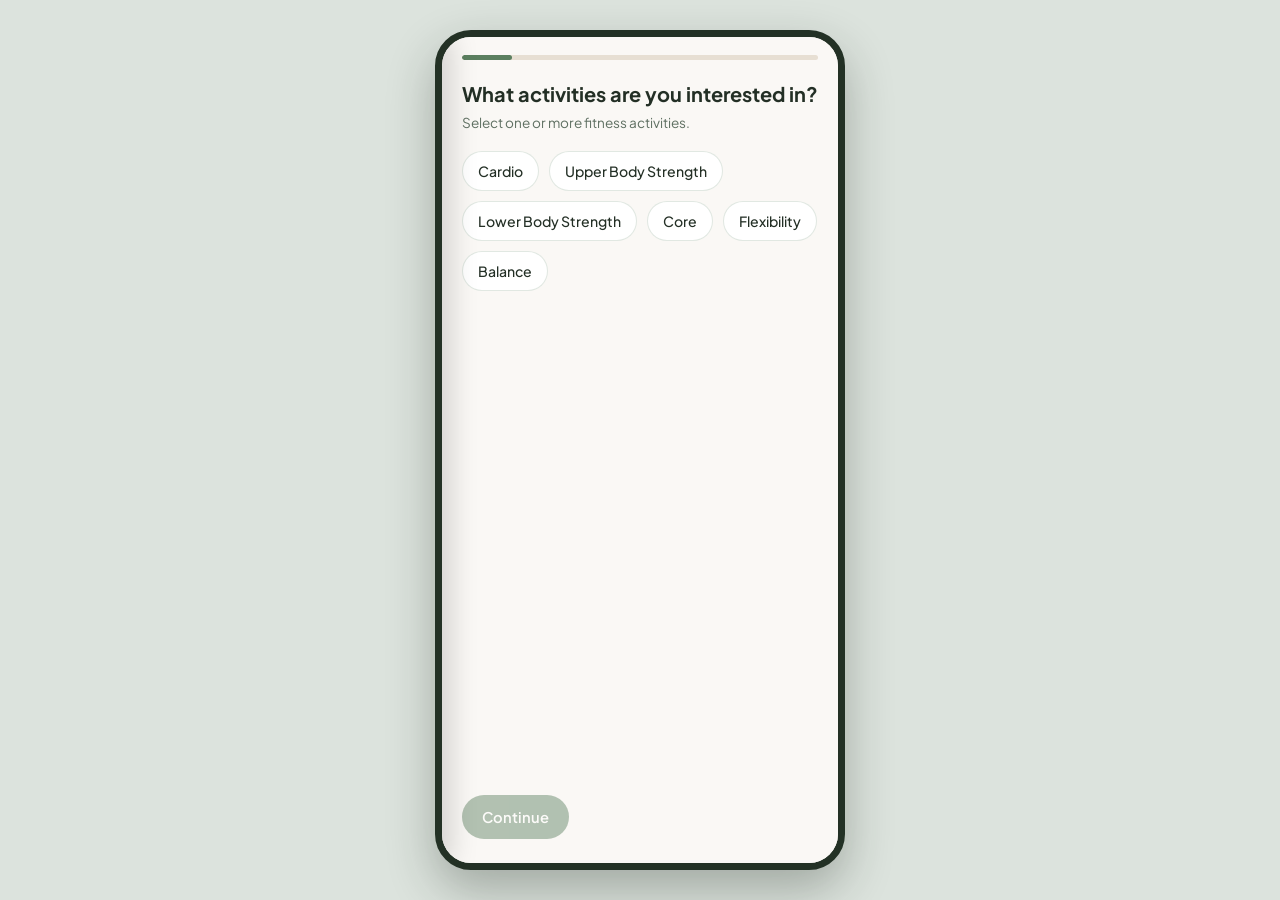
==== commit c1992d51: "Expand exercise library" ====
--- a/index.html
+++ b/index.html
@@ -1,7 +1,7 @@
 <!DOCTYPE html>
 <html lang="en">
 <head>
-  <meta charset="UTF-8">
+  <meta charset="UTF-8"> 
   <meta name="viewport" content="width=device-width, initial-scale=1.0, maximum-scale=1.0, user-scalable=no">
   <title>Adaptive Wellness</title>
   <link rel="preconnect" href="https://fonts.googleapis.com">
@@ -25,24 +25,41 @@
         </div>
 
         <div class="onboarding-card">
-          <!-- Step 1: Activities (Nothing preselected) -->
+         <!-- Step 1: Activities (Nothing preselected) -->
           <div class="onboarding-step active" id="stepActivities">
             <h2 class="step-title">What activities are you interested in?</h2>
             <p class="step-desc">Select one or more fitness activities.</p>
 
             <div class="bubble-cloud" id="bubbleActivities">
-              <button type="button" class="choice-bubble" data-value="walking">Gentle Walking</button>
-              <button type="button" class="choice-bubble" data-value="yoga">Stretching & Yoga</button>
-              <button type="button" class="choice-bubble" data-value="bodyweight">Light Bodyweight Moves</button>
-              <button type="button" class="choice-bubble" data-value="cycling">Cycling</button>
-              <button type="button" class="choice-bubble" data-value="dancing">Dance Movement</button>
-              <button type="button" class="choice-bubble" data-value="mobility">Mobility & Posture</button>
-              <button type="button" class="choice-bubble" data-value="swimming">Swimming</button>
-              <button type="button" class="choice-bubble" data-value="nature">Nature Strolls</button>
+              <button type="button" class="choice-bubble" data-value="cardio">
+                Cardio
+              </button>
+
+              <button type="button" class="choice-bubble" data-value="upper_body_strength">
+                Upper Body Strength
+              </button>
+
+              <button type="button" class="choice-bubble" data-value="lower_body_strength">
+                Lower Body Strength
+              </button>
+
+              <button type="button" class="choice-bubble" data-value="core">
+                Core
+              </button>
+
+              <button type="button" class="choice-bubble" data-value="flexibility">
+                Flexibility
+              </button>
+
+              <button type="button" class="choice-bubble" data-value="balance">
+                Balance
+              </button>
             </div>
 
             <div class="step-actions">
-              <button type="button" class="btn-primary" id="btnNextActivities" disabled>Continue</button>
+              <button type="button" class="btn-primary" id="btnNextActivities" disabled>
+                Continue
+              </button>
             </div>
           </div>
 
@@ -121,7 +138,7 @@
           <!-- Step 5: Introduce Companion & Name Entry (No suggested names!) -->
           <div class="onboarding-step" id="stepCompanionIntro">
             <div class="companion-intro-visual">
-              <div class="croco-svg-box" id="introCrocoAvatar"></div>
+              <img src="assets/Happy_Crocky.gif" alt="Crocodile" class="croco-image">
             </div>
 
             <h2 class="step-title">Meet your wellness companion</h2>
@@ -262,7 +279,7 @@
         <!-- Center: Crocodile Character on Blank Background -->
         <section class="crocodile-center-stage">
           <div class="croco-character-container" id="crocoCharacterBox" role="button" tabindex="0">
-            <div class="croco-svg-wrapper" id="crocoSvgWrapper"></div>
+            <img id="crocoImage" src="assets/Happy_Crocky.gif" alt="Crocodile" class="croco-image">
           </div>
 
           <!-- Companion Dialogue Speech Bubble -->
@@ -611,4 +628,4 @@
 
   <script src="app.js"></script>
 </body>
-</html>
+</html>
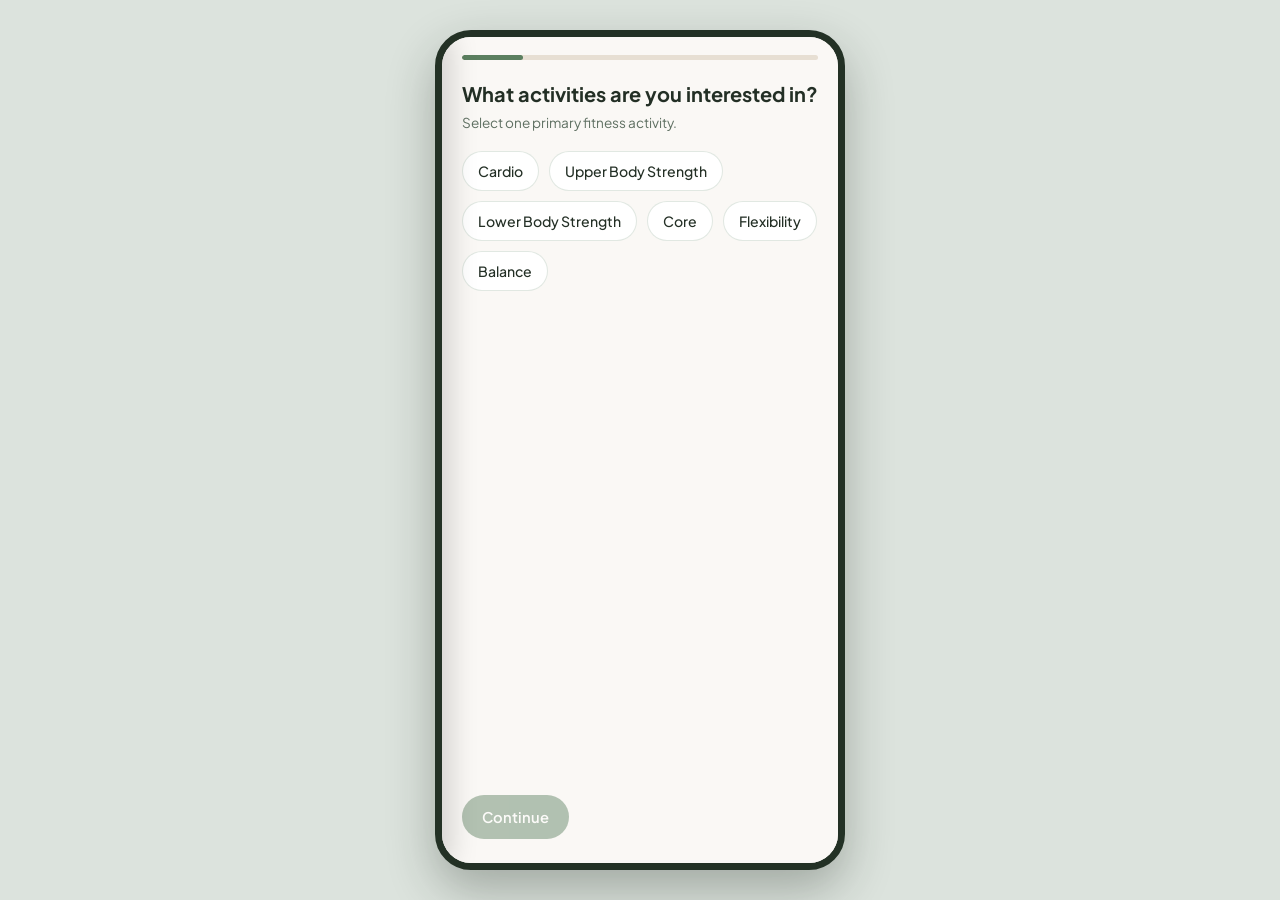
==== commit 6cc5ddad: "Integrate weekly analyses and readiness demo" ====
--- a/index.html
+++ b/index.html
@@ -25,63 +25,51 @@
         </div>
 
         <div class="onboarding-card">
-         <!-- Step 1: Activities (Nothing preselected) -->
+          <!-- Step 1: Activities (Nothing preselected) -->
           <div class="onboarding-step active" id="stepActivities">
             <h2 class="step-title">What activities are you interested in?</h2>
-            <p class="step-desc">Select one or more fitness activities.</p>
+            <!-- OOGYBOOGY: Activity questionnaire is intentionally single-choice. -->
+            <p class="step-desc">Select one primary fitness activity.</p>
 
             <div class="bubble-cloud" id="bubbleActivities">
-              <button type="button" class="choice-bubble" data-value="cardio">
-                Cardio
-              </button>
-
-              <button type="button" class="choice-bubble" data-value="upper_body_strength">
-                Upper Body Strength
-              </button>
-
-              <button type="button" class="choice-bubble" data-value="lower_body_strength">
-                Lower Body Strength
-              </button>
-
-              <button type="button" class="choice-bubble" data-value="core">
-                Core
-              </button>
-
-              <button type="button" class="choice-bubble" data-value="flexibility">
-                Flexibility
-              </button>
-
-              <button type="button" class="choice-bubble" data-value="balance">
-                Balance
-              </button>
+              <button type="button" class="choice-bubble" data-value="walking">Cardio</button>
+              <button type="button" class="choice-bubble" data-value="yoga">Upper Body Strength</button>
+              <button type="button" class="choice-bubble" data-value="bodyweight">Lower Body Strength</button>
+              <button type="button" class="choice-bubble" data-value="cycling">Core</button>
+              <button type="button" class="choice-bubble" data-value="dancing">Flexibility</button>
+              <button type="button" class="choice-bubble" data-value="mobility">Balance</button>
+              <!-- OOGYBOOGY: Removed the final two legacy activity choices from the active UI. // OOGAWOOGA
+              <button type="button" class="choice-bubble" data-value="swimming">Swimming</button> // OOGAWOOGA
+              <button type="button" class="choice-bubble" data-value="nature">Nature Strolls</button> // OOGAWOOGA -->
             </div>
 
             <div class="step-actions">
-              <button type="button" class="btn-primary" id="btnNextActivities" disabled>
-                Continue
-              </button>
-            </div>
-          </div>
-
-          <!-- Step 2: Why (Nothing preselected) -->
-          <div class="onboarding-step" id="stepWhy">
-            <h2 class="step-title">Why do you want to pursue this activity?</h2>
-            <p class="step-desc">Select your primary reason.</p>
-
-            <div class="bubble-cloud" id="bubbleWhy">
-              <button type="button" class="choice-bubble" data-value="consistency">Build consistency</button>
-              <button type="button" class="choice-bubble" data-value="energy">More daily energy</button>
-              <button type="button" class="choice-bubble" data-value="mental">Clear mental clutter</button>
-              <button type="button" class="choice-bubble" data-value="sleep">Better sleep</button>
-              <button type="button" class="choice-bubble" data-value="pain_free">Move pain-free</button>
-              <button type="button" class="choice-bubble" data-value="reconnect">Reconnect with body</button>
-            </div>
-
-            <div class="step-actions split">
-              <button type="button" class="btn-secondary" id="btnBackWhy">Back</button>
-              <button type="button" class="btn-primary" id="btnNextWhy" disabled>Continue</button>
-            </div>
-          </div>
+              <button type="button" class="btn-primary" id="btnNextActivities" disabled>Continue</button>
+            </div>
+          </div>
+
+          <!-- OOGYBOOGY: Removed introductory "Why" question. Each removed line is retained as a comment with OOGAWOOGA.
+          Step 2: Why (Nothing preselected) OOGAWOOGA
+          <div class="onboarding-step" id="stepWhy"> OOGAWOOGA
+          <h2 class="step-title">Why do you want to pursue this activity?</h2> OOGAWOOGA
+          <p class="step-desc">Select your primary reason.</p> OOGAWOOGA
+          // OOGAWOOGA OOGAWOOGA
+          <div class="bubble-cloud" id="bubbleWhy"> OOGAWOOGA
+          <button type="button" class="choice-bubble" data-value="consistency">Build consistency</button> OOGAWOOGA
+          <button type="button" class="choice-bubble" data-value="energy">More daily energy</button> OOGAWOOGA
+          <button type="button" class="choice-bubble" data-value="mental">Clear mental clutter</button> OOGAWOOGA
+          <button type="button" class="choice-bubble" data-value="sleep">Better sleep</button> OOGAWOOGA
+          <button type="button" class="choice-bubble" data-value="pain_free">Move pain-free</button> OOGAWOOGA
+          <button type="button" class="choice-bubble" data-value="reconnect">Reconnect with body</button> OOGAWOOGA
+          </div> OOGAWOOGA
+          // OOGAWOOGA OOGAWOOGA
+          <div class="step-actions split"> OOGAWOOGA
+          <button type="button" class="btn-secondary" id="btnBackWhy">Back</button> OOGAWOOGA
+          <button type="button" class="btn-primary" id="btnNextWhy" disabled>Continue</button> OOGAWOOGA
+          </div> OOGAWOOGA
+          </div> OOGAWOOGA
+          // OOGAWOOGA OOGAWOOGA
+          -->
 
           <!-- Step 3: Struggle (Nothing preselected) -->
           <div class="onboarding-step" id="stepStruggle">
@@ -196,7 +184,8 @@
           <!-- Step 7: Goal Approval (User must approve before finalizing. Cannot change after!) -->
           <div class="onboarding-step" id="stepGoalApproval">
             <h2 class="step-title">Review your weekly goals</h2>
-            <p class="step-desc">Review your goals for the week. Once approved, they cannot be changed for the week.</p>
+            <!-- OOGYBOOGY: Users can keep preferred goals and regenerate only the unchecked ones. -->
+            <p class="step-desc">Keep the goals you like. Unchecked goals will be regenerated.</p>
 
             <div class="approval-goals-list" id="approvalGoalsContainer"></div>
 
@@ -238,6 +227,7 @@
           <div class="streak-pill" id="streakBadge">
             <span class="streak-fire">🔥</span>
             <span class="streak-digit" id="displayStreak">0</span>
+            <span class="week-number" id="displayWeekNumber">Week 1</span>
           </div>
         </header>
 
@@ -258,15 +248,38 @@
             </div>
             <h3 class="goal-card-title" id="goalCardTitle">Daily Goal</h3>
             <p class="goal-card-desc" id="goalCardDesc">Goal description</p>
+            <!-- OOGYBOOGY: Show today's logged goal time on the active Goal Day card. -->
+            <p class="goal-time-display" id="goalTimeDisplay">Goal time not logged</p>
             
             <div class="goal-card-footer">
               <span class="goal-duration-tag" id="goalDurationTag">15 mins</span>
               <button type="button" class="btn-check-goal" id="btnCheckGoal">
                 <span class="check-box" id="goalCheckBox"></span>
-                <span class="check-text" id="goalCheckText">Mark as completed</span>
+                <!-- OOGYBOOGY: Opens Completed/Tried choices instead of a binary completion toggle. -->
+                <span class="check-text" id="goalCheckText">Update goal status</span>
               </button>
             </div>
-          </div>
+            <!-- OOGYBOOGY: The active goal may be regenerated repeatedly until the user resolves the day. -->
+            <button type="button" class="btn-bonus-generate" id="btnRegenerateGoal">↻ Regenerate Goal</button>
+            <!-- OOGYBOOGY: Bonus goal is generated in the same goal-card area after all required goal days are resolved. -->
+            <button type="button" class="btn-bonus-generate" id="btnGenerateBonusGoal" style="display:none;">＋ Generate Bonus Goal</button>
+          </div>
+
+          <div class="progress-metric-card readiness-card" id="readinessCard" hidden>
+            <div id="readinessResult" aria-live="polite"></div>
+          </div>
+          <details class="readiness-demo-controls" id="readinessDemoControls">
+            <summary>Demo scenarios</summary>
+            <p class="metric-note">Sample tracking data</p>
+            <label for="readinessScenario">Preview a scenario</label>
+            <select id="readinessScenario" class="time-select">
+              <option value="auto">Automatic demo</option>
+              <option value="well_recovered">Well recovered</option>
+              <option value="poor_sleep">Poor sleep / heavy recent activity</option>
+              <option value="missing_data">Missing data</option>
+            </select>
+            <p id="readinessDemoStatus" class="metric-note" aria-live="polite"></p>
+          </details>
 
           <!-- Rest Day Display Card (when day is set to Rest Day) -->
           <div class="rest-display-card" id="restCard" style="display: none;">
@@ -275,6 +288,11 @@
             <p class="rest-desc" id="restCardMainDesc">Take your time to recharge. Your streak is completely safe.</p>
           </div>
         </section>
+
+        <!-- OOGYBOOGY: Small goal-time shortcut requested for a start/end time window. -->
+        <div class="goal-time-shortcut-row" id="goalTimeShortcutRow">
+          <button type="button" class="small-menu-btn" id="btnOpenGoalTime" title="This helps us understand your progress better.">⏱ Login Goal Time</button>
+        </div>
 
         <!-- Center: Crocodile Character on Blank Background -->
         <section class="crocodile-center-stage">
@@ -403,9 +421,27 @@
               </div>
             </div>
 
-            <!-- Review Q4: Enter Goal Days & Rest Days for next week -->
-            <div class="review-block" id="revQ4Block" style="display: none;">
-              <p class="review-q">4. How many goal days and rest days do you want this upcoming week?</p>
+            <!-- OOGYBOOGY: Weekly review allows the user to keep or switch activity. Switching resets difficulty to moderate. -->
+            <div class="review-block" id="revQ4ActivityBlock" style="display: none;">
+              <p class="review-q">4. Do you want to continue with the same activity or switch?</p>
+              <div class="bubble-cloud" id="revQ4ActivityChoices">
+                <button type="button" class="choice-bubble" data-activity="walking">Cardio</button>
+                <button type="button" class="choice-bubble" data-activity="yoga">Upper Body Strength</button>
+                <button type="button" class="choice-bubble" data-activity="bodyweight">Lower Body Strength</button>
+                <button type="button" class="choice-bubble" data-activity="cycling">Core</button>
+                <button type="button" class="choice-bubble" data-activity="dancing">Flexibility</button>
+                <button type="button" class="choice-bubble" data-activity="mobility">Balance</button>
+              </div>
+              <p class="review-sub-text" id="reviewActivityChangeNote">Your current activity is selected by default.</p>
+              <div class="step-actions split">
+                <button type="button" class="btn-secondary" id="btnBackRev4Activity">Back</button>
+                <button type="button" class="btn-primary" id="btnNextRev4Activity" disabled>Next</button>
+              </div>
+            </div>
+
+            <!-- Review Q5: Enter Goal Days & Rest Days for next week -->
+            <div class="review-block" id="revQ5Block" style="display: none;">
+              <p class="review-q">5. How many goal days and rest days do you want this upcoming week?</p>
               <div class="days-summary-badge">
                 <div class="day-col">
                   <span class="num" id="revGoalDaysDisplay">-</span>
@@ -427,12 +463,12 @@
                 <button type="button" class="btn-day-choice" data-days="7">7 Days</button>
               </div>
               <div class="step-actions split">
-                <button type="button" class="btn-secondary" id="btnBackRev4">Back</button>
+                <button type="button" class="btn-secondary" id="btnBackRev5">Back</button>
                 <button type="button" class="btn-primary" id="btnGenerateNextWeekGoals" disabled>Generate New Goals</button>
               </div>
             </div>
 
-            <!-- Review Q5: Mandatory View, Review & Approve of Next Week's Goals -->
+            <!-- Review Q6: Mandatory View, Review & Approve of Next Week's Goals -->
             <div class="review-block" id="revApprovalBlock" style="display: none;">
               <p class="review-q">Review and approve your new goals for next week:</p>
               <div class="approval-goals-list" id="revApprovalGoalsList"></div>
@@ -449,6 +485,82 @@
         </div>
       </div>
 
+      <!-- OOGYBOOGY: Goal status modal for Completed/Tried. -->
+      <div class="modal-layer" id="modalGoalStatus" style="display: none;">
+        <div class="modal-sheet dialog-sheet">
+          <div class="modal-top">
+            <h3>How did the goal go?</h3>
+            <button type="button" class="btn-close-modal" id="btnCloseGoalStatus">&times;</button>
+          </div>
+          <div class="modal-content">
+            <div class="checkin-actions-stack">
+              <button type="button" class="btn-checkin-act success" id="btnGoalCompleted">Completed — I stuck to the goal.</button>
+              <button type="button" class="btn-checkin-act" id="btnGoalTried">Tried — I did part of it or a smaller version.</button>
+            </div>
+            <div class="journal-input-box" id="triedFeedbackBox" style="display:none; margin-top:12px;">
+              <label for="triedFeedbackText" class="field-label">What got in the way?</label>
+              <textarea id="triedFeedbackText" class="text-area" rows="3" placeholder="Time management, something came up, difficulty level, energy, or anything else..."></textarea>
+              <button type="button" class="btn-primary" id="btnSaveTriedFeedback" style="margin-top:10px;">Save Tried feedback</button>
+            </div>
+          </div>
+        </div>
+      </div>
+
+      <!-- OOGYBOOGY: Goal time modal with two 12-hour inputs. -->
+      <div class="modal-layer" id="modalGoalTime" style="display: none;">
+        <div class="modal-sheet dialog-sheet">
+          <div class="modal-top">
+            <h3>Login Goal Time</h3>
+            <button type="button" class="btn-close-modal" id="btnCloseGoalTime">&times;</button>
+          </div>
+          <div class="modal-content">
+            <!-- OOGYBOOGY: Fixed scrollable selectors keep time values structured for the backend. -->
+            <div class="form-field time-selector-field">
+              <label class="field-label">Start time</label>
+              <div class="time-selector-row">
+                <select id="goalStartHour" class="time-select" aria-label="Start hour">
+                  <option>1</option><option>2</option><option>3</option><option>4</option><option>5</option><option>6</option><option>7</option><option>8</option><option>9</option><option>10</option><option>11</option><option>12</option>
+                </select>
+                <span>:</span>
+                <select id="goalStartMinute" class="time-select" aria-label="Start minute"><option value="00">00</option><option value="01">01</option><option value="02">02</option><option value="03">03</option><option value="04">04</option><option value="05">05</option><option value="06">06</option><option value="07">07</option><option value="08">08</option><option value="09">09</option><option value="10">10</option><option value="11">11</option><option value="12">12</option><option value="13">13</option><option value="14">14</option><option value="15">15</option><option value="16">16</option><option value="17">17</option><option value="18">18</option><option value="19">19</option><option value="20">20</option><option value="21">21</option><option value="22">22</option><option value="23">23</option><option value="24">24</option><option value="25">25</option><option value="26">26</option><option value="27">27</option><option value="28">28</option><option value="29">29</option><option value="30">30</option><option value="31">31</option><option value="32">32</option><option value="33">33</option><option value="34">34</option><option value="35">35</option><option value="36">36</option><option value="37">37</option><option value="38">38</option><option value="39">39</option><option value="40">40</option><option value="41">41</option><option value="42">42</option><option value="43">43</option><option value="44">44</option><option value="45">45</option><option value="46">46</option><option value="47">47</option><option value="48">48</option><option value="49">49</option><option value="50">50</option><option value="51">51</option><option value="52">52</option><option value="53">53</option><option value="54">54</option><option value="55">55</option><option value="56">56</option><option value="57">57</option><option value="58">58</option><option value="59">59</option></select>
+                <select id="goalStartAmPm" class="time-select ampm-select" aria-label="Start AM or PM"><option>AM</option><option>PM</option></select>
+              </div>
+            </div>
+            <div class="form-field time-selector-field">
+              <label class="field-label">End time</label>
+              <div class="time-selector-row">
+                <select id="goalEndHour" class="time-select" aria-label="End hour">
+                  <option>1</option><option>2</option><option>3</option><option>4</option><option>5</option><option>6</option><option>7</option><option>8</option><option>9</option><option>10</option><option>11</option><option>12</option>
+                </select>
+                <span>:</span>
+                <select id="goalEndMinute" class="time-select" aria-label="End minute"><option value="00">00</option><option value="01">01</option><option value="02">02</option><option value="03">03</option><option value="04">04</option><option value="05">05</option><option value="06">06</option><option value="07">07</option><option value="08">08</option><option value="09">09</option><option value="10">10</option><option value="11">11</option><option value="12">12</option><option value="13">13</option><option value="14">14</option><option value="15">15</option><option value="16">16</option><option value="17">17</option><option value="18">18</option><option value="19">19</option><option value="20">20</option><option value="21">21</option><option value="22">22</option><option value="23">23</option><option value="24">24</option><option value="25">25</option><option value="26">26</option><option value="27">27</option><option value="28">28</option><option value="29">29</option><option value="30">30</option><option value="31">31</option><option value="32">32</option><option value="33">33</option><option value="34">34</option><option value="35">35</option><option value="36">36</option><option value="37">37</option><option value="38">38</option><option value="39">39</option><option value="40">40</option><option value="41">41</option><option value="42">42</option><option value="43">43</option><option value="44">44</option><option value="45">45</option><option value="46">46</option><option value="47">47</option><option value="48">48</option><option value="49">49</option><option value="50">50</option><option value="51">51</option><option value="52">52</option><option value="53">53</option><option value="54">54</option><option value="55">55</option><option value="56">56</option><option value="57">57</option><option value="58">58</option><option value="59">59</option></select>
+                <select id="goalEndAmPm" class="time-select ampm-select" aria-label="End AM or PM"><option>AM</option><option>PM</option></select>
+              </div>
+            </div>
+            <div class="modal-action-bottom" style="margin-top:14px;">
+              <button type="button" class="btn-primary full-w" id="btnSaveGoalTime">Save Goal Time</button>
+            </div>
+          </div>
+        </div>
+      </div>
+
+      <!-- OOGYBOOGY: Persistent Journal History modal grouped as Week 1, Week 2, etc. -->
+      <div class="modal-layer" id="modalJournalHistory" style="display: none;">
+        <div class="modal-sheet">
+          <div class="modal-top">
+            <h3>Journal History</h3>
+            <button type="button" class="btn-close-modal" id="btnCloseJournalHistory">&times;</button>
+          </div>
+          <div class="modal-content">
+            <p class="modal-sub">Only days where you entered information are shown.</p>
+            <div class="journal-history-container" id="journalHistoryContainer"></div>
+            <div class="modal-action-bottom" style="margin-top:14px;">
+              <button type="button" class="btn-secondary full-w" id="btnBackFromJournalHistory">Go back</button>
+            </div>
+          </div>
+        </div>
+      </div>
+
       <!-- ========================================== -->
       <!-- MODAL: REFLECTION JOURNAL (No fake entries) -->
       <!-- ========================================== -->
@@ -459,7 +571,8 @@
             <button type="button" class="btn-close-modal" id="btnCloseJournalModal">&times;</button>
           </div>
           <div class="modal-content">
-            <p class="modal-sub">Enter your reflections for today. AI does not analyze or use this data.</p>
+            <!-- OOGYBOOGY: Reflection text is retained in Journal History and can be passed as context for future goal generation. -->
+            <p class="modal-sub">Enter your reflections for today. Your saved entries stay in Journal History and may inform future goal generation.</p>
             
             <div class="journal-input-box">
               <label for="journalText" class="field-label">Today's Reflection</label>
@@ -522,7 +635,16 @@
             <span class="icon">📅</span>
             <div class="text">
               <span class="label">Weekly Check-in</span>
-              <span class="desc">Reflect & generate next week's goals</span>
+              <span class="desc">Available on Day 7 only</span>
+            </div>
+          </button>
+
+          <!-- OOGYBOOGY: Journal History sits directly below Weekly Check-in as requested. -->
+          <button type="button" class="drawer-link-btn" id="drawerLinkJournalHistory">
+            <span class="icon">📖</span>
+            <div class="text">
+              <span class="label">Journal History</span>
+              <span class="desc">Week-by-week reflections, Tried days & Missed days</span>
             </div>
           </button>
         </nav>
@@ -583,16 +705,23 @@
               <div class="daily-history-list" id="progDailyHistoryList"></div>
             </div>
 
-            <!-- AI Analysis strictly here -->
-            <div class="progress-metric-card ai-card">
-              <span class="metric-label">AI Quantified Analysis</span>
-              <p class="ai-text" id="progAiText">
-                Quantified health tracking indicates a beginner baseline. Pacing with flexible rest days maintains habit adherence without physical fatigue or burnout.
-              </p>
-              <div class="tracker-metrics-sub">
-                <span>Resting HR: 68 bpm</span> • <span>Steps: 4,320/day</span> • <span>Sleep: 78%</span>
-              </div>
-            </div>
+            <!-- OOGYBOOGY: Requested Weekly analysis block. -->
+            <div class="progress-metric-card analysis-card">
+              <span class="metric-label">Weekly Analysis</span>
+              <div class="ai-text" id="progWeeklyAnalysisText" aria-live="polite">Weekly analysis will appear here.</div>
+            </div>
+
+            <!-- OOGYBOOGY: Requested Goal specific analysis block. -->
+            <div class="progress-metric-card analysis-card">
+              <span class="metric-label">Goal-Specific Analysis</span>
+              <div class="goal-analysis-list" id="progGoalSpecificAnalysisList" aria-live="polite"></div>
+            </div>
+
+            <!-- OOGYBOOGY: Removed the old AI Quantified Analysis block as requested. // OOGAWOOGA
+            <div class="progress-metric-card ai-card"> // OOGAWOOGA
+              <span class="metric-label">AI Quantified Analysis</span> // OOGAWOOGA
+              <p class="ai-text" id="progAiText">Quantified analysis removed.</p> // OOGAWOOGA
+            </div> // OOGAWOOGA -->
 
             <div class="modal-action-bottom" style="margin-top:14px;">
               <button type="button" class="btn-secondary full-w" id="btnBackFromProgress">Go back</button>
@@ -626,6 +755,7 @@
     </main>
   </div>
 
+  <script src="readiness_demo.js"></script>
   <script src="app.js"></script>
 </body>
-</html>+</html>
--- a/style.css
+++ b/style.css
@@ -362,6 +362,23 @@
   padding: 12px 14px;
 }
 
+/* OOGYBOOGY: Goal approval cards expose a keep checkbox without changing the existing card layout. */
+.approval-goal-card.selectable {
+  display: flex;
+  align-items: flex-start;
+  gap: 10px;
+  cursor: pointer;
+}
+
+.approval-goal-checkbox {
+  margin-top: 3px;
+  accent-color: var(--sage-500);
+}
+
+.approval-goal-copy {
+  flex: 1;
+}
+
 .approval-goal-title {
   font-size: 0.94rem;
   font-weight: 700;
@@ -621,6 +638,45 @@
   justify-content: space-between;
 }
 
+/* OOGYBOOGY: Bonus Day and Login Goal Time controls. */
+.goal-time-shortcut-row {
+  display: flex;
+  justify-content: center;
+  padding: 0 16px 6px;
+}
+
+.small-menu-btn {
+  border: 1px solid var(--border-light);
+  background: var(--cream-50);
+  color: var(--text-muted);
+  border-radius: var(--radius-full);
+  padding: 5px 10px;
+  font-family: var(--font-family);
+  font-size: 0.68rem;
+  font-weight: 600;
+  cursor: pointer;
+}
+
+.btn-bonus-generate {
+  width: 100%;
+  margin-top: 10px;
+  border: 1.5px dashed var(--accent-purple);
+  background: #f6f1fb;
+  color: var(--accent-purple);
+  border-radius: var(--radius-md);
+  padding: 9px 12px;
+  font-family: var(--font-family);
+  font-size: 0.8rem;
+  font-weight: 700;
+  cursor: pointer;
+}
+
+.toggle-side.bonus-day-toggle {
+  background: #eeeaf5;
+  color: var(--accent-purple);
+  border-color: var(--accent-purple);
+}
+
 .goal-duration-tag {
   font-size: 0.72rem;
   font-weight: 600;
@@ -1100,6 +1156,48 @@
   font-size: 0.82rem;
   color: var(--text-main);
   line-height: 1.4;
+}
+
+/* OOGYBOOGY: Week-grouped journal history presentation. */
+.journal-history-container {
+  display: flex;
+  flex-direction: column;
+  gap: 8px;
+}
+
+.journal-week-section {
+  background: #ffffff;
+  border: 1px solid var(--border-light);
+  border-radius: var(--radius-md);
+  padding: 10px 12px;
+}
+
+.journal-week-section summary {
+  cursor: pointer;
+  font-size: 0.88rem;
+  font-weight: 700;
+  color: var(--text-main);
+}
+
+.journal-week-section summary span {
+  float: right;
+  font-size: 0.7rem;
+  font-weight: 600;
+  color: var(--text-muted);
+}
+
+.journal-week-entries {
+  display: flex;
+  flex-direction: column;
+  gap: 7px;
+  margin-top: 10px;
+}
+
+.journal-empty-state {
+  text-align: center;
+  color: var(--text-muted);
+  font-size: 0.8rem;
+  padding: 14px;
 }
 
 /* Progress & AI Card */
@@ -1265,6 +1363,12 @@
 
 .drawer-link-btn:hover {
   background: var(--sage-50);
+}
+
+/* OOGYBOOGY: Disabled Weekly Check-in remains visible but cannot be opened before Day 7. */
+.drawer-link-btn:disabled {
+  opacity: 0.48;
+  cursor: not-allowed;
 }
 
 .drawer-link-btn.highlight {
@@ -1304,3 +1408,48 @@
   box-shadow: 0 4px 12px rgba(0, 0, 0, 0.15);
   white-space: nowrap;
 }
+
+
+/* OOGYBOOGY: Daily goal-time display and fixed scrollable time selectors. */
+.week-number {
+  display: block;
+  font-size: 0.58rem;
+  font-weight: 700;
+  opacity: 0.78;
+  margin-left: 2px;
+}
+.goal-time-display {
+  font-size: 0.7rem;
+  color: var(--accent-purple);
+  font-weight: 700;
+  margin: -7px 0 10px;
+}
+.time-selector-row {
+  display: flex;
+  align-items: center;
+  gap: 7px;
+  overflow-x: auto;
+  padding: 5px 2px 9px;
+  -webkit-overflow-scrolling: touch;
+}
+.time-select {
+  min-width: 68px;
+  height: 42px;
+  border: 1.5px solid var(--border-light);
+  border-radius: var(--radius-md);
+  background: #fff;
+  color: var(--text-main);
+  font: 600 0.85rem var(--font-family);
+  padding: 0 8px;
+}
+.ampm-select { min-width: 76px; }
+.goal-time-shortcut-row[style*="display: none"] { display: none !important; }
+
+.readiness-card { margin-top: 12px; }
+.readiness-card[hidden], .readiness-demo-controls[hidden] { display: none !important; }
+.readiness-card p { margin: 8px 0; font-size: .88rem; }
+.readiness-card button { margin-top: 8px; }
+.readiness-demo-controls { margin: 10px 4px; font-size: .8rem; }
+.readiness-demo-controls summary { cursor: pointer; }
+.readiness-demo-controls label { display: block; margin: 8px 0; }
+.readiness-demo-controls select { width: 100%; font-size: .8rem; }
